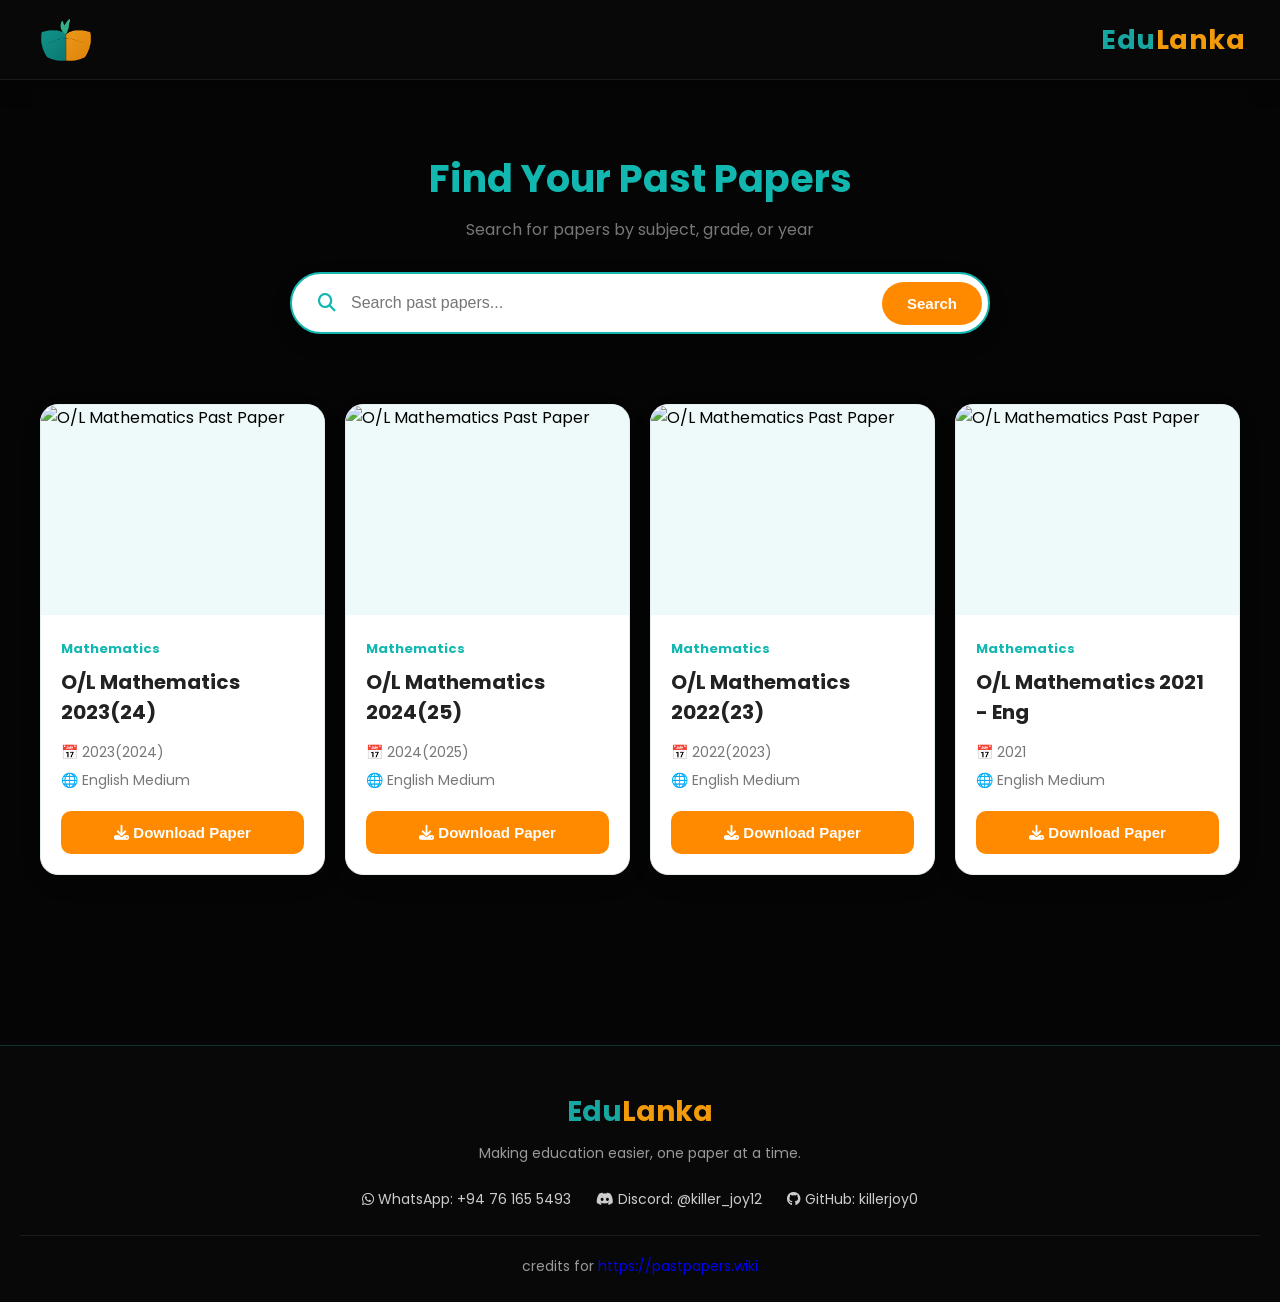
==== papers.html @ 033a047d "Add files via upload" ====
<!DOCTYPE html>
<html lang="en">
<head>
    <meta charset="UTF-8">
    <meta name="viewport" content="width=device-width, initial-scale=1.0">
    <title>Papers</title>
    <link rel="preconnect" href="https://fonts.googleapis.com">
    <link rel="preconnect" href="https://fonts.gstatic.com" crossorigin>
    <link href="https://fonts.googleapis.com/css2?family=Poppins:wght@500;600;700&display=swap" rel="stylesheet">
    <link rel="stylesheet" href="https://cdnjs.cloudflare.com/ajax/libs/font-awesome/6.5.2/css/all.min.css">
    <link rel="stylesheet" href="style.css">
        <script src="script.js" defer></script>

</head>
<body>
    <nav class="navbar">

        <!-- Logo -->
        <div class="logo-container">
            <img src="logo.png" alt="EduLanka" class="logo">
        </div>

        <!-- Website Name -->
        <div class="brand-name">
           <a href="index.html"> <span class="edu">Edu</span><span class="lanka">Lanka</span></a> 
        </div>

    </nav>

    <!-- Search Bar -->
<section class="paper-search">
    <div class="search-container">
        <h1>Find Your Past Papers</h1>
        <p>Search for papers by subject, grade, or year</p>

        <div class="search-box">
            <i class="fas fa-search"></i>
            <input type="text" id="paperSearch" placeholder="Search past papers...">
            <button onclick="searchPapers()">Search</button>
        </div>
    </div>
</section>


<section class="papers-section">
    <div class="papers-container">

        <div class="paper-card">

            <div class="paper-image">
                <img src="assets/papers/maths-2023.png" alt=" O/L Mathematics Past Paper">
            </div>

            <div class="paper-info">
                <span class="paper-subject">Mathematics</span>

                <h2>O/L Mathematics 2023(24) </h2>

                <div class="paper-details">
                    <span>📅 2023(2024)</span>
                    <span>🌐 English Medium</span>
                </div>

                <button class="download-btn" onclick="downloadPaper('assets/papers/mathematics-2023.pdf')">
    <i class="fas fa-download"></i>
    Download Paper
</button>
            </div>

        </div>

    <div class="paper-card">

            <div class="paper-image">
                <img src="assets/papers/maths-2024.png" alt=" O/L Mathematics Past Paper">
            </div>

            <div class="paper-info">
                <span class="paper-subject">Mathematics</span>

                <h2>O/L Mathematics 2024(25) </h2>

                <div class="paper-details">
                    <span>📅 2024(2025)</span>
                    <span>🌐 English Medium</span>
                </div>

                <button class="download-btn" onclick="downloadPaper('assets/papers/mathematics-2024.pdf')">
    <i class="fas fa-download"></i>
    Download Paper
</button>
            </div>

        </div>

<div class="paper-card">

            <div class="paper-image">
                <img src="assets/papers/maths-2022.png" alt=" O/L Mathematics Past Paper">
            </div>

            <div class="paper-info">
                <span class="paper-subject">Mathematics</span>

                <h2>O/L Mathematics 2022(23) </h2>

                <div class="paper-details">
                    <span>📅 2022(2023)</span>
                    <span>🌐 English Medium</span>
                </div>

                <button class="download-btn" onclick="downloadPaper('assets/papers/mathematics-2022.pdf')">
    <i class="fas fa-download"></i>
    Download Paper
</button>
            </div>

        </div>
<div class="paper-card">

            <div class="paper-image">
                <img src="assets/papers/maths-2021.png" alt=" O/L Mathematics Past Paper">
            </div>

            <div class="paper-info">
                <span class="paper-subject">Mathematics</span>

                <h2>O/L Mathematics 2021 - Eng</h2>

                <div class="paper-details">
                    <span>📅 2021</span>
                    <span>🌐 English Medium</span>
                </div>

                <button class="download-btn" onclick="downloadPaper('assets/papers/mathematics-2023.pdf')">
    <i class="fas fa-download"></i>
    Download Paper
</button>
            </div>

        </div>

    </div>

</section>


        
  <footer class="footer">
    <div class="footer-content">

        <h2><span class="edu">Edu</span><span class="lanka">Lanka</span></h2>

        <p>Making education easier, one paper at a time.</p>

        <div class="contact-info">
            <span><i class="fab fa-whatsapp"></i> WhatsApp: +94 76 165 5493</span>
            <span><i class='fab fa-discord'></i> Discord: @killer_joy12</span>
            <span><i class="fab fa-github"></i> GitHub: killerjoy0 </span>
        </div>

        <p class="copyright">
            credits for <a href="https://pastpapers.wiki/"> https://pastpapers.wiki </a>
        </p>

    </div>
</footer>   


</body>
</html>
---- style.css ----
* {
    margin: 0;
    padding: 0;
    box-sizing: border-box;
}

body {
    font-family: "Poppins", sans-serif;
    background: #050505;
}

a{
    text-decoration: none;
}

/* Navigation Bar */
.navbar {
    width: 100%;
    height: 80px;

    display: flex;
    align-items: center;
    justify-content: space-between;

    padding: 0 35px;

    background: #080808;

    border-bottom: 1px solid rgba(255, 255, 255, 0.08);

    box-shadow: 0 4px 20px rgba(0, 0, 0, 0.35);
}

/* Logo on the left */
.logo-container {
    display: flex;
    align-items: center;
}

.logo {
    width: 62px;
    height: 62px;

    object-fit: contain;

    transition: transform 0.3s ease;
}

.logo:hover {
    transform: scale(1.08);
}

/* EduLanka text on the right */
.brand-name {
    font-size: 27px;
    font-weight: 700;
    letter-spacing: 0.5px;

    user-select: none;
     transition: transform 0.3s ease;
}

/* Teal */
.edu {
    color: #18a6a0;
}

/* Orange */
.lanka {
    color: #f39a0b;
}

.brand-name:hover {
    transform: scale(1.08);
}

.welcome {
    text-align: center;
    padding-top: 80px;
}

.welcome h1 {
    font-size: 58px;
    font-weight: 700;
    letter-spacing: 1px;
    color: #ffffff;
}

.welcome .edu {
    color: #18a6a0;
}

.welcome .lanka {
    color: #f39a0b;
}

.welcome h1 {
    text-shadow:
        0 0 8px rgba(24, 166, 160, 0.7),
        0 0 18px rgba(243, 154, 11, 0.5);
}

.intro {
    max-width: 900px;
    margin: 25px auto 0;
    padding: 0 25px;

    text-align: justify;

    color: #bdbdbd;
    font-size: 17px;
    line-height: 1.9;
    font-weight: 400;
}

.papers-btn {
    display: inline-block;
    margin-top: 30px;
    padding: 13px 28px;
    
    background: #18a6a0;
    color: #ffffff;

    text-decoration: none;
    font-size: 16px;
    font-weight: 600;

    border-radius: 8px;

    transition: 0.3s ease;
}

.papers-btn {
    display: block;
    width: fit-content;
    margin: 30px auto 0;
}

.papers-btn:hover {
    background: #f39a0b;
    transform: translateY(-3px);
}

.footer {
    margin-top: 100px;
    padding: 45px 20px 25px;

    background: #080808;
    border-top: 1px solid rgba(24, 166, 160, 0.25);

    text-align: center;
}

.footer h2 {
    font-size: 28px;
    margin-bottom: 10px;
}

.footer p {
    color: #999;
    font-size: 14px;
}

.contact-info {
    display: flex;
    justify-content: center;
    flex-wrap: wrap;
    gap: 25px;

    margin: 25px 0;
}

.contact-info span {
    color: #ccc;
    font-size: 14px;
}

.copyright {
    margin-top: 25px;
    padding-top: 20px;
    border-top: 1px solid rgba(255, 255, 255, 0.08);
}

/* Paper Search */
.paper-search {
    padding: 70px 20px 40px;
    text-align: center;
}

.search-container {
    max-width: 900px;
    margin: auto;
}

.search-container h1 {
    font-size: 38px;
    margin-bottom: 10px;
    color: #12b8b0;
}

.search-container p {
    color: #777;
    font-size: 16px;
    margin-bottom: 30px;
}

.search-box {
    display: flex;
    align-items: center;
    max-width: 700px;
    margin: auto;
    background: #fff;
    border: 2px solid #12b8b0;
    border-radius: 50px;
    padding: 6px;
    box-shadow: 0 8px 25px rgba(0, 0, 0, 0.08);
}

.search-box i {
    color: #12b8b0;
    font-size: 18px;
    margin-left: 20px;
}

.search-box input {
    flex: 1;
    border: none;
    outline: none;
    padding: 14px 15px;
    font-size: 16px;
    background: transparent;
}

.search-box button {
    border: none;
    background: #ff8a00;
    color: white;
    padding: 13px 25px;
    border-radius: 40px;
    font-size: 15px;
    font-weight: bold;
    cursor: pointer;
    transition: 0.3s;
}

.search-box button:hover {
    background: #e97800;
    transform: scale(1.03);
}

/* Papers Section */

.papers-section {
    padding: 30px 20px 70px;
}

.papers-container {
    display: grid;
    grid-template-columns: repeat(4, 1fr);
    gap: 20px;
    width: 1200px;
    max-width: 100%;
    margin: auto;
}
.paper-card {
    background: #ffffff;
    border-radius: 18px;
    overflow: hidden;
    border: 1px solid #e5eeee;
    box-shadow: 0 8px 25px rgba(0, 0, 0, 0.07);
    transition: 0.3s ease;
}

.paper-card:hover {
    transform: translateY(-7px);
    box-shadow: 0 15px 35px rgba(0, 0, 0, 0.12);
}

.paper-image {
    width: 100%;
    height: 210px;
    background: #eefafa;
    display: flex;
    align-items: center;
    justify-content: center;
    overflow: hidden;
}

.paper-image img {
    width: 100%;
    height: 100%;
    object-fit: cover;
}

.paper-info {
    padding: 20px;
}

.paper-subject {
    display: inline-block;
    color: #12b8b0;
    font-size: 13px;
    font-weight: 700;
    margin-bottom: 8px;
}

.paper-info h2 {
    font-size: 20px;
    color: #222;
    margin: 0 0 15px;
}

.paper-details {
    display: flex;
    flex-direction: column;
    gap: 7px;
    color: #777;
    font-size: 14px;
    margin-bottom: 20px;
}

.download-btn {
    width: 100%;
    border: none;
    padding: 13px;
    border-radius: 10px;
    background: #ff8a00;
    color: white;
    font-size: 15px;
    font-weight: 700;
    cursor: pointer;
    transition: 0.3s ease;
}

.download-btn:hover {
    background: #e97800;
    transform: scale(1.02);
}
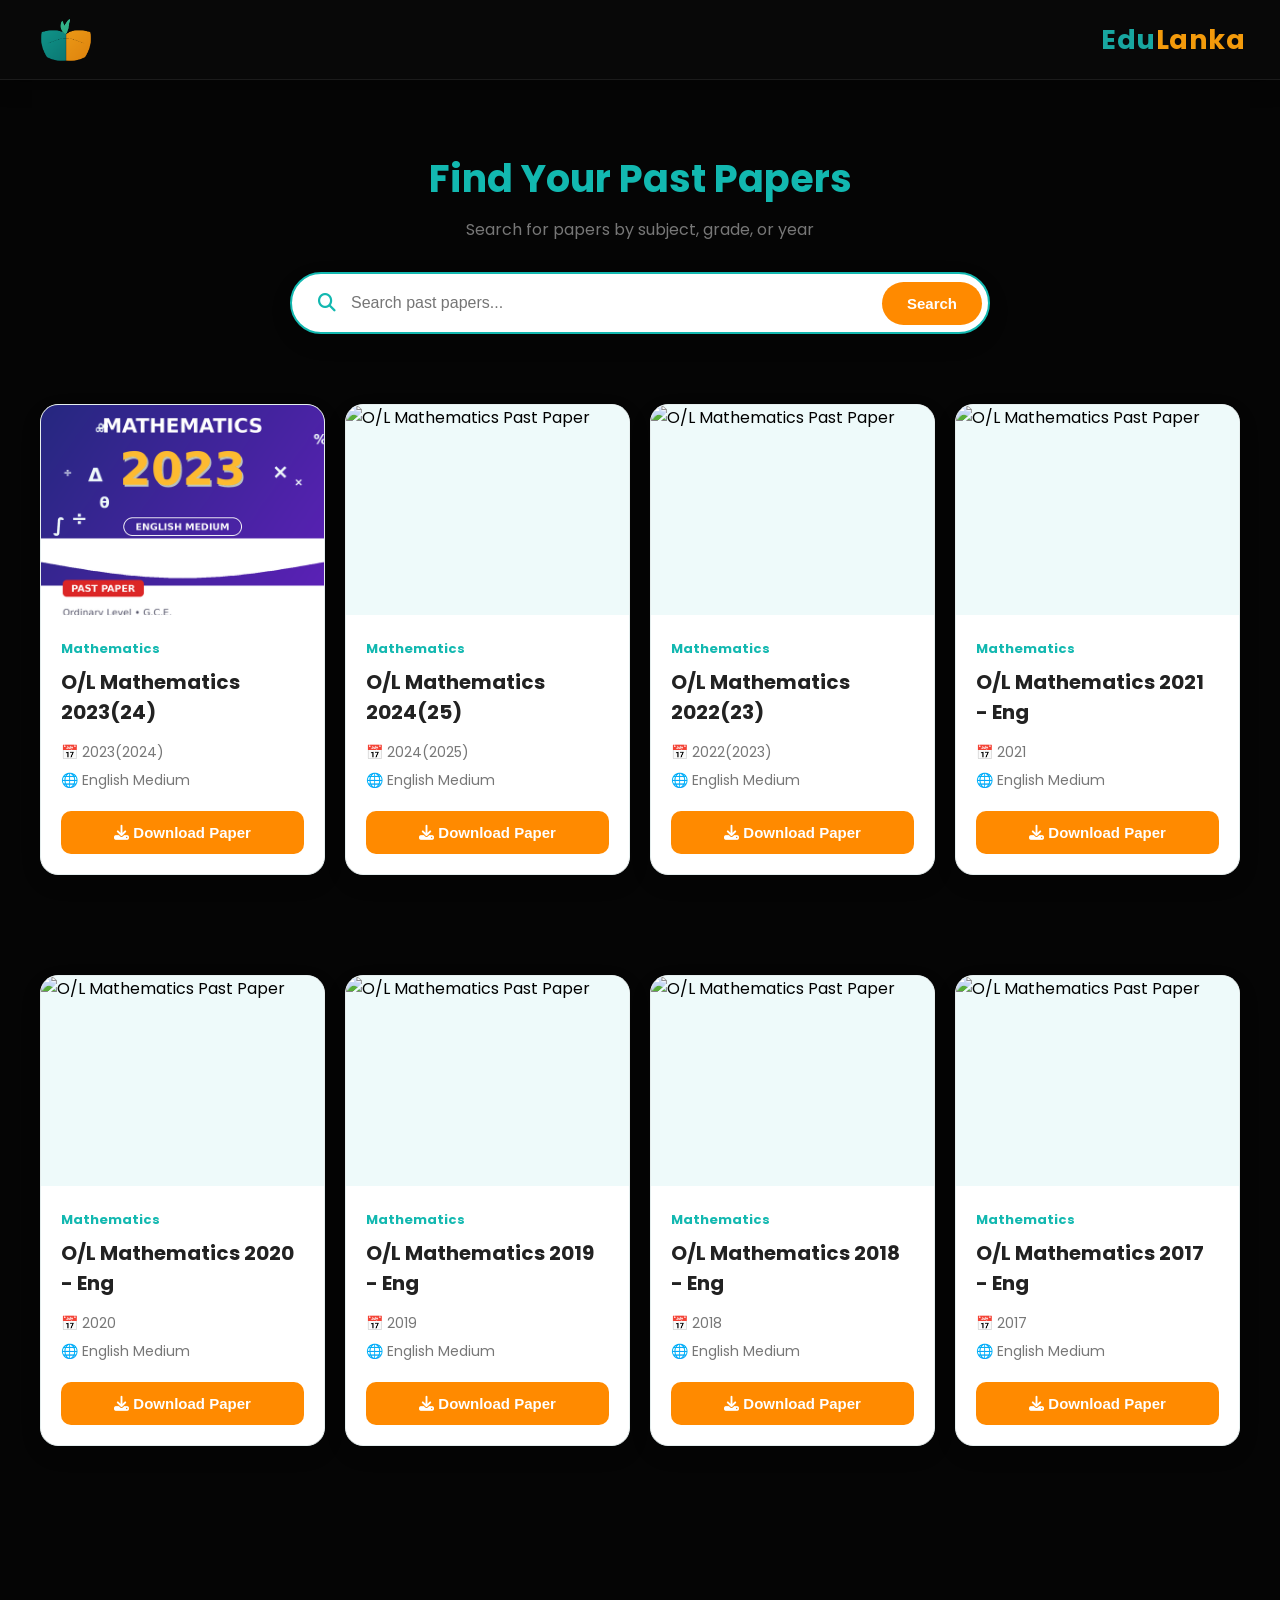
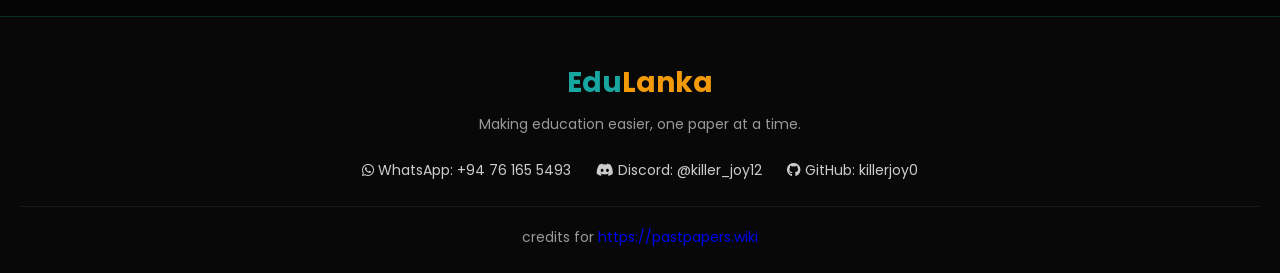
==== commit 437201c1: "papers.html" ====
--- a/papers.html
+++ b/papers.html
@@ -145,6 +145,109 @@
 </section>
 
 
+<section class="papers-section">
+    <div class="papers-container">
+
+        <div class="paper-card">
+
+            <div class="paper-image">
+                <img src="assets/papers/maths-2020.png" alt=" O/L Mathematics Past Paper">
+            </div>
+
+            <div class="paper-info">
+                <span class="paper-subject">Mathematics</span>
+
+                <h2>O/L Mathematics 2020 - Eng </h2>
+
+                <div class="paper-details">
+                    <span>📅 2020</span>
+                    <span>🌐 English Medium</span>
+                </div>
+
+                <button class="download-btn" onclick="downloadPaper('assets/papers/mathematics-2020.pdf')">
+    <i class="fas fa-download"></i>
+    Download Paper
+</button>
+            </div>
+
+        </div>
+
+    <div class="paper-card">
+
+            <div class="paper-image">
+                <img src="assets/papers/maths-2019.png" alt=" O/L Mathematics Past Paper">
+            </div>
+
+            <div class="paper-info">
+                <span class="paper-subject">Mathematics</span>
+
+                <h2>O/L Mathematics 2019 - Eng </h2>
+
+                <div class="paper-details">
+                    <span>📅 2019 </span>
+                    <span>🌐 English Medium</span>
+                </div>
+
+                <button class="download-btn" onclick="downloadPaper('assets/papers/mathematics-2019.pdf')">
+    <i class="fas fa-download"></i>
+    Download Paper
+</button>
+            </div>
+
+        </div>
+
+<div class="paper-card">
+
+            <div class="paper-image">
+                <img src="assets/papers/maths-2018.png" alt=" O/L Mathematics Past Paper">
+            </div>
+
+            <div class="paper-info">
+                <span class="paper-subject">Mathematics</span>
+
+                <h2>O/L Mathematics 2018 - Eng </h2>
+
+                <div class="paper-details">
+                    <span>📅 2018 </span>
+                    <span>🌐 English Medium</span>
+                </div>
+
+                <button class="download-btn" onclick="downloadPaper('assets/papers/mathematics-2018.pdf')">
+    <i class="fas fa-download"></i>
+    Download Paper
+</button>
+            </div>
+
+        </div>
+<div class="paper-card">
+
+            <div class="paper-image">
+                <img src="assets/papers/maths-2017.png" alt=" O/L Mathematics Past Paper">
+            </div>
+
+            <div class="paper-info">
+                <span class="paper-subject">Mathematics</span>
+
+                <h2>O/L Mathematics 2017 - Eng</h2>
+
+                <div class="paper-details">
+                    <span>📅 2017</span>
+                    <span>🌐 English Medium</span>
+                </div>
+
+                <button class="download-btn" onclick="downloadPaper('assets/papers/mathematics-2017.pdf')">
+    <i class="fas fa-download"></i>
+    Download Paper
+</button>
+            </div>
+
+        </div>
+
+    </div>
+
+</section>
+
+
         
   <footer class="footer">
     <div class="footer-content">
@@ -168,4 +271,4 @@
 
 
 </body>
-</html>+</html>
--- a/style.css
+++ b/style.css
@@ -336,3 +336,10 @@
     background: #e97800;
     transform: scale(1.02);
 }
+@media (max-width: 500px) {
+    .papers-container {
+        grid-template-columns: 1fr !important;
+        width: 100% !important;
+        padding: 0 15px;
+    }
+}
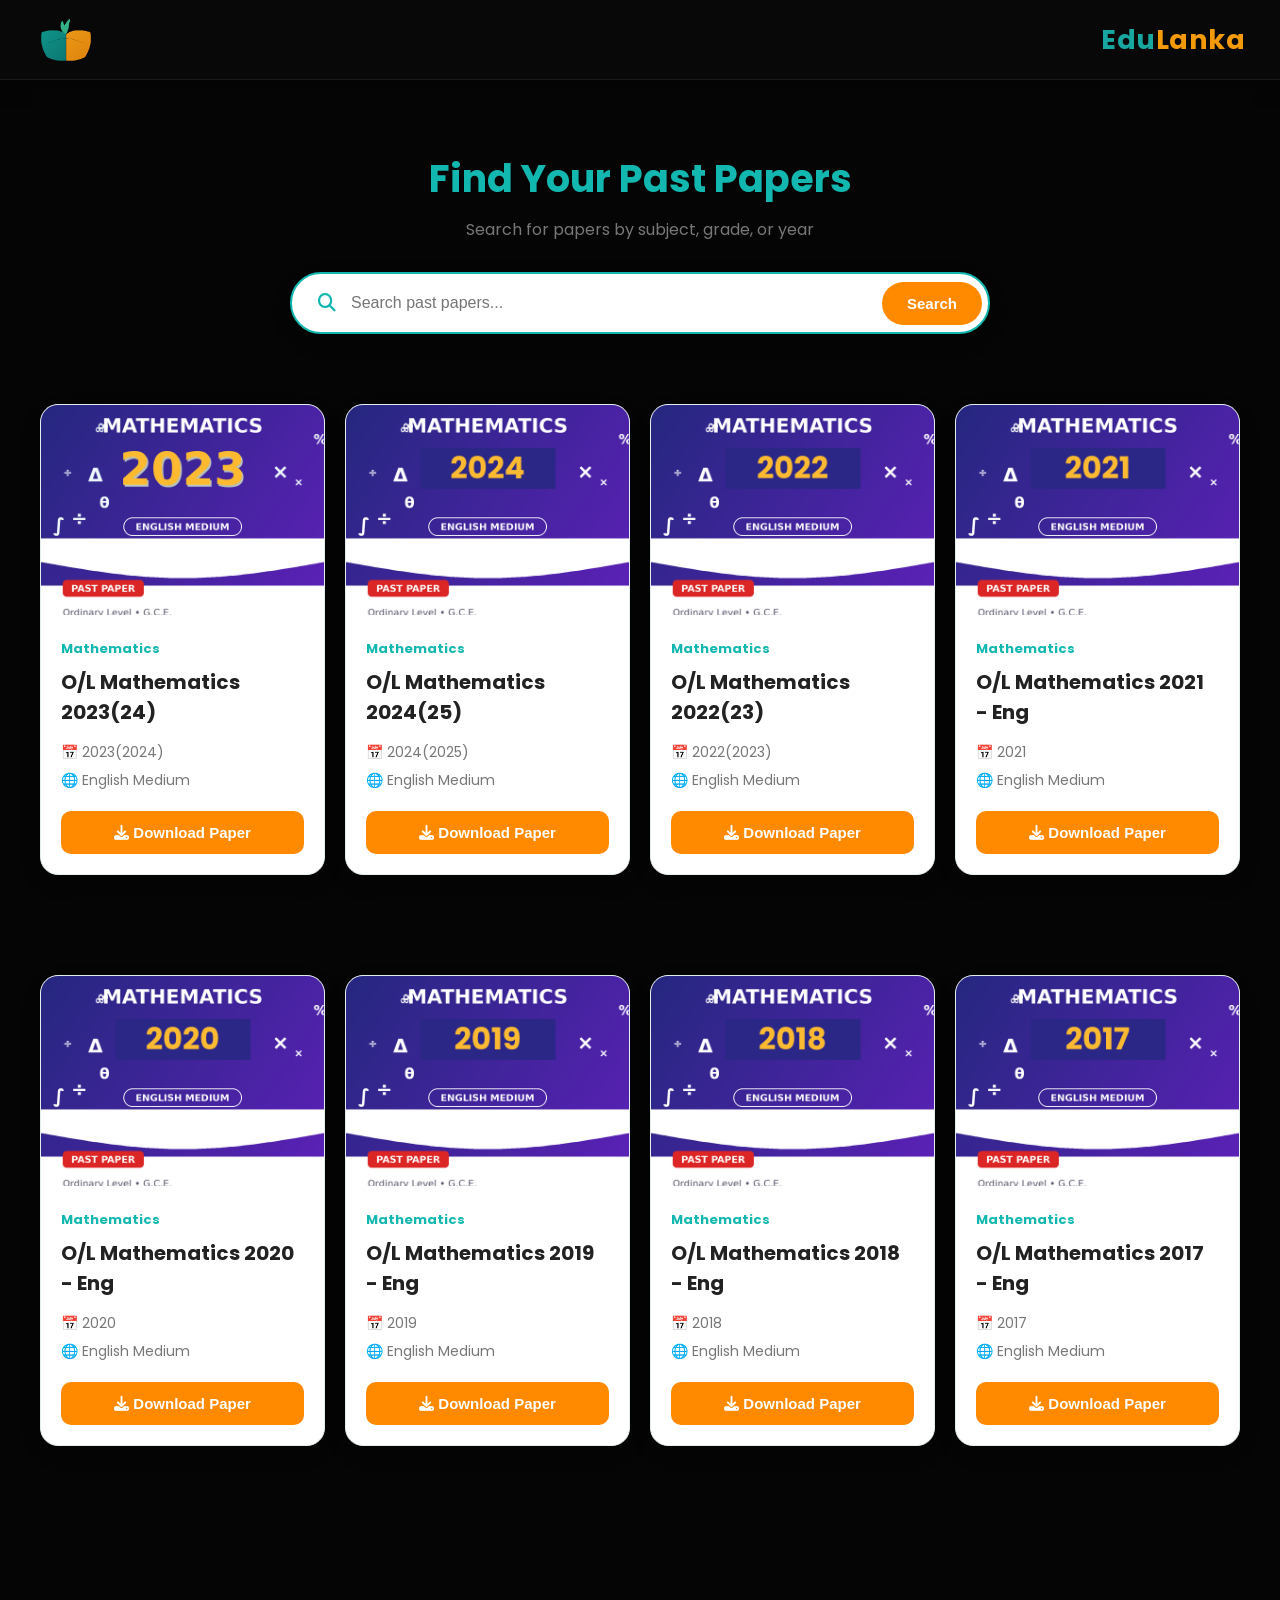
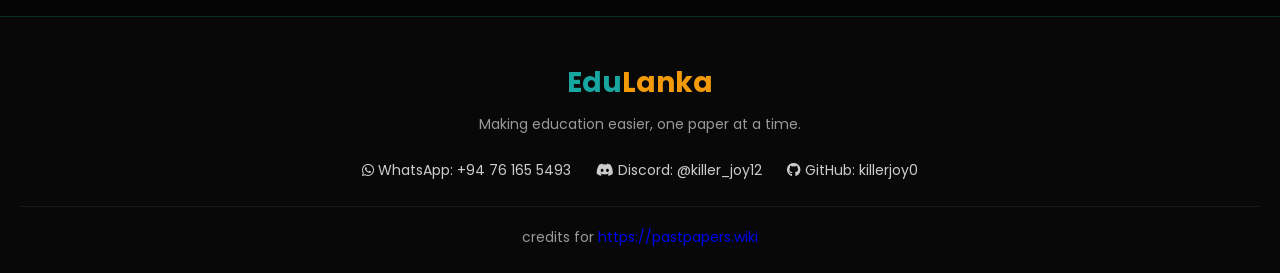
==== commit 0e0e4549: "papers.html" ====
--- a/papers.html
+++ b/papers.html
@@ -4,6 +4,7 @@
     <meta charset="UTF-8">
     <meta name="viewport" content="width=device-width, initial-scale=1.0">
     <title>Papers</title>
+    <link rel="icon" type="image" href="logo.png">
     <link rel="preconnect" href="https://fonts.googleapis.com">
     <link rel="preconnect" href="https://fonts.gstatic.com" crossorigin>
     <link href="https://fonts.googleapis.com/css2?family=Poppins:wght@500;600;700&display=swap" rel="stylesheet">
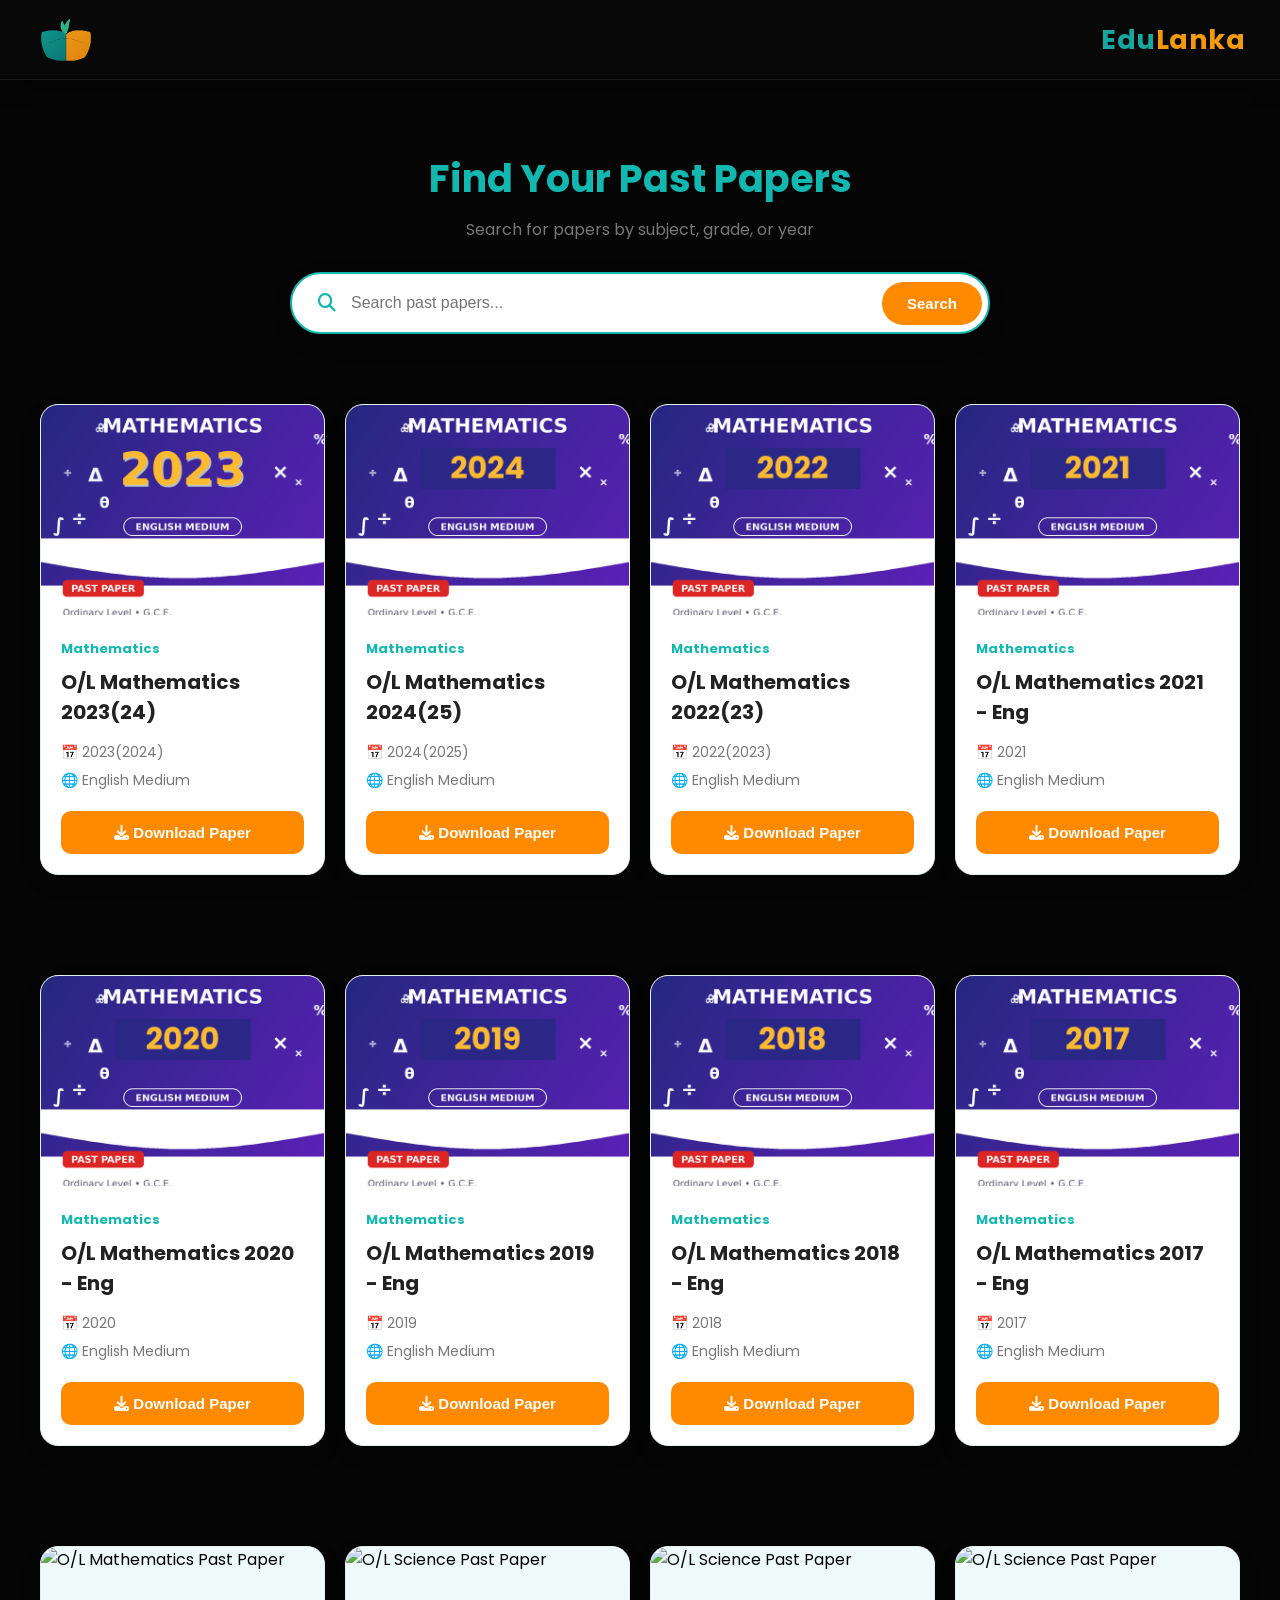
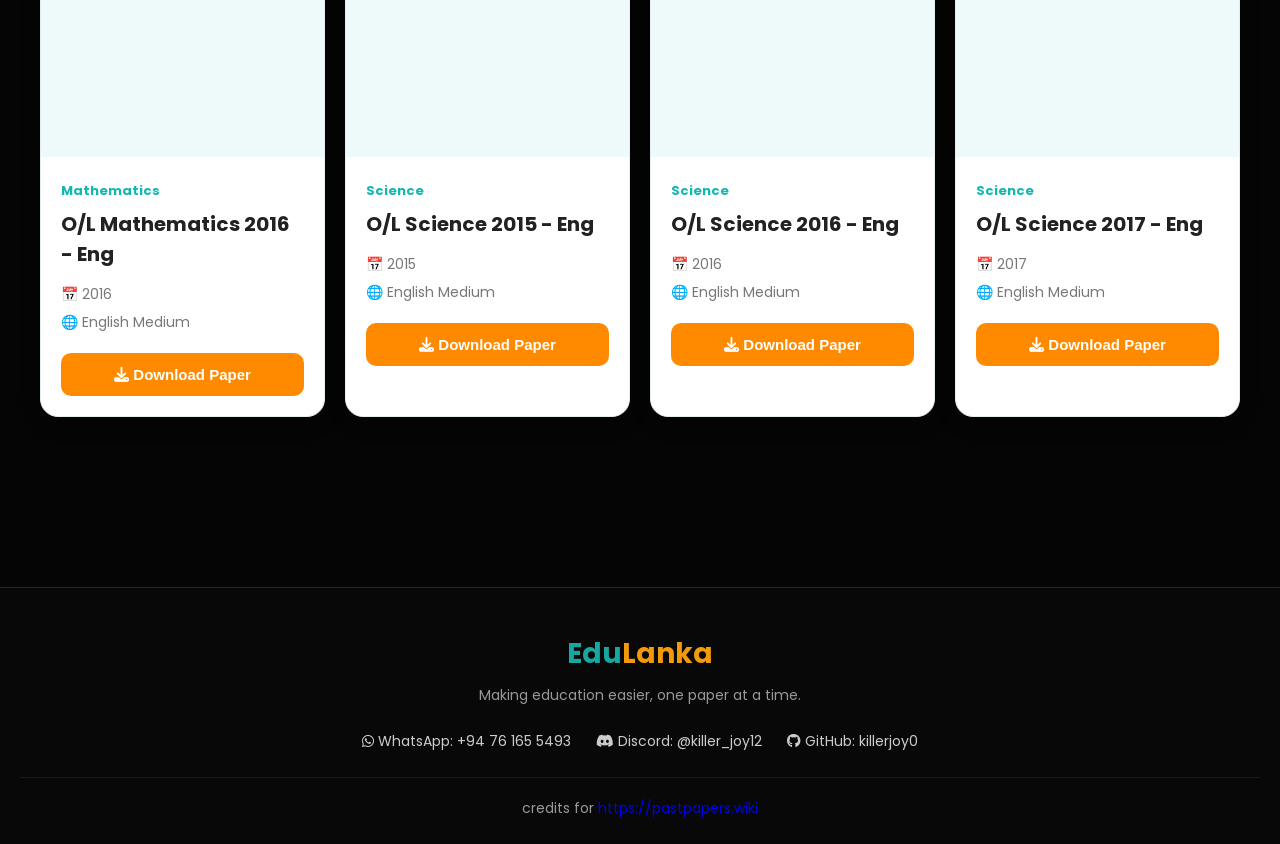
==== commit abba1c4b: "papers.html" ====
--- a/papers.html
+++ b/papers.html
@@ -247,6 +247,109 @@
     </div>
 
 </section>
+<section class="papers-section">
+    <div class="papers-container">
+
+        <div class="paper-card">
+
+            <div class="paper-image">
+                <img src="assets/papers/maths-2016.png" alt=" O/L Mathematics Past Paper">
+            </div>
+
+            <div class="paper-info">
+                <span class="paper-subject">Mathematics</span>
+
+                <h2>O/L Mathematics 2016 - Eng </h2>
+
+                <div class="paper-details">
+                    <span>📅 2016</span>
+                    <span>🌐 English Medium</span>
+                </div>
+
+                <button class="download-btn" onclick="downloadPaper('assets/papers/mathematics-2016.pdf')">
+    <i class="fas fa-download"></i>
+    Download Paper
+</button>
+            </div>
+
+        </div>
+
+    <div class="paper-card">
+
+            <div class="paper-image">
+                <img src="assets/papers/sci-2015.png" alt=" O/L Science Past Paper">
+            </div>
+
+            <div class="paper-info">
+                <span class="paper-subject">Science</span>
+
+                <h2>O/L Science 2015 - Eng </h2>
+
+                <div class="paper-details">
+                    <span>📅 2015 </span>
+                    <span>🌐 English Medium</span>
+                </div>
+
+                <button class="download-btn" onclick="downloadPaper('assets/papers/science-2015.pdf')">
+    <i class="fas fa-download"></i>
+    Download Paper
+</button>
+            </div>
+
+        </div>
+
+<div class="paper-card">
+
+            <div class="paper-image">
+                <img src="assets/papers/sci-2016.png" alt=" O/L Science Past Paper">
+            </div>
+
+            <div class="paper-info">
+                <span class="paper-subject">Science</span>
+
+                <h2>O/L Science 2016 - Eng </h2>
+
+                <div class="paper-details">
+                    <span>📅 2016 </span>
+                    <span>🌐 English Medium</span>
+                </div>
+
+                <button class="download-btn" onclick="downloadPaper('assets/papers/science-2016.pdf')">
+    <i class="fas fa-download"></i>
+    Download Paper
+</button>
+            </div>
+
+        </div>
+
+<div class="paper-card">
+
+            <div class="paper-image">
+                <img src="assets/papers/sci-2017.png" alt=" O/L Science Past Paper">
+            </div>
+
+            <div class="paper-info">
+                <span class="paper-subject">Science</span>
+
+                <h2>O/L Science 2017 - Eng </h2>
+
+                <div class="paper-details">
+                    <span>📅 2017 </span>
+                    <span>🌐 English Medium</span>
+                </div>
+
+                <button class="download-btn" onclick="downloadPaper('assets/papers/science-2017.pdf')">
+    <i class="fas fa-download"></i>
+    Download Paper
+</button>
+            </div>
+
+        </div>
+
+
+    </div>
+
+</section>
 
 
         
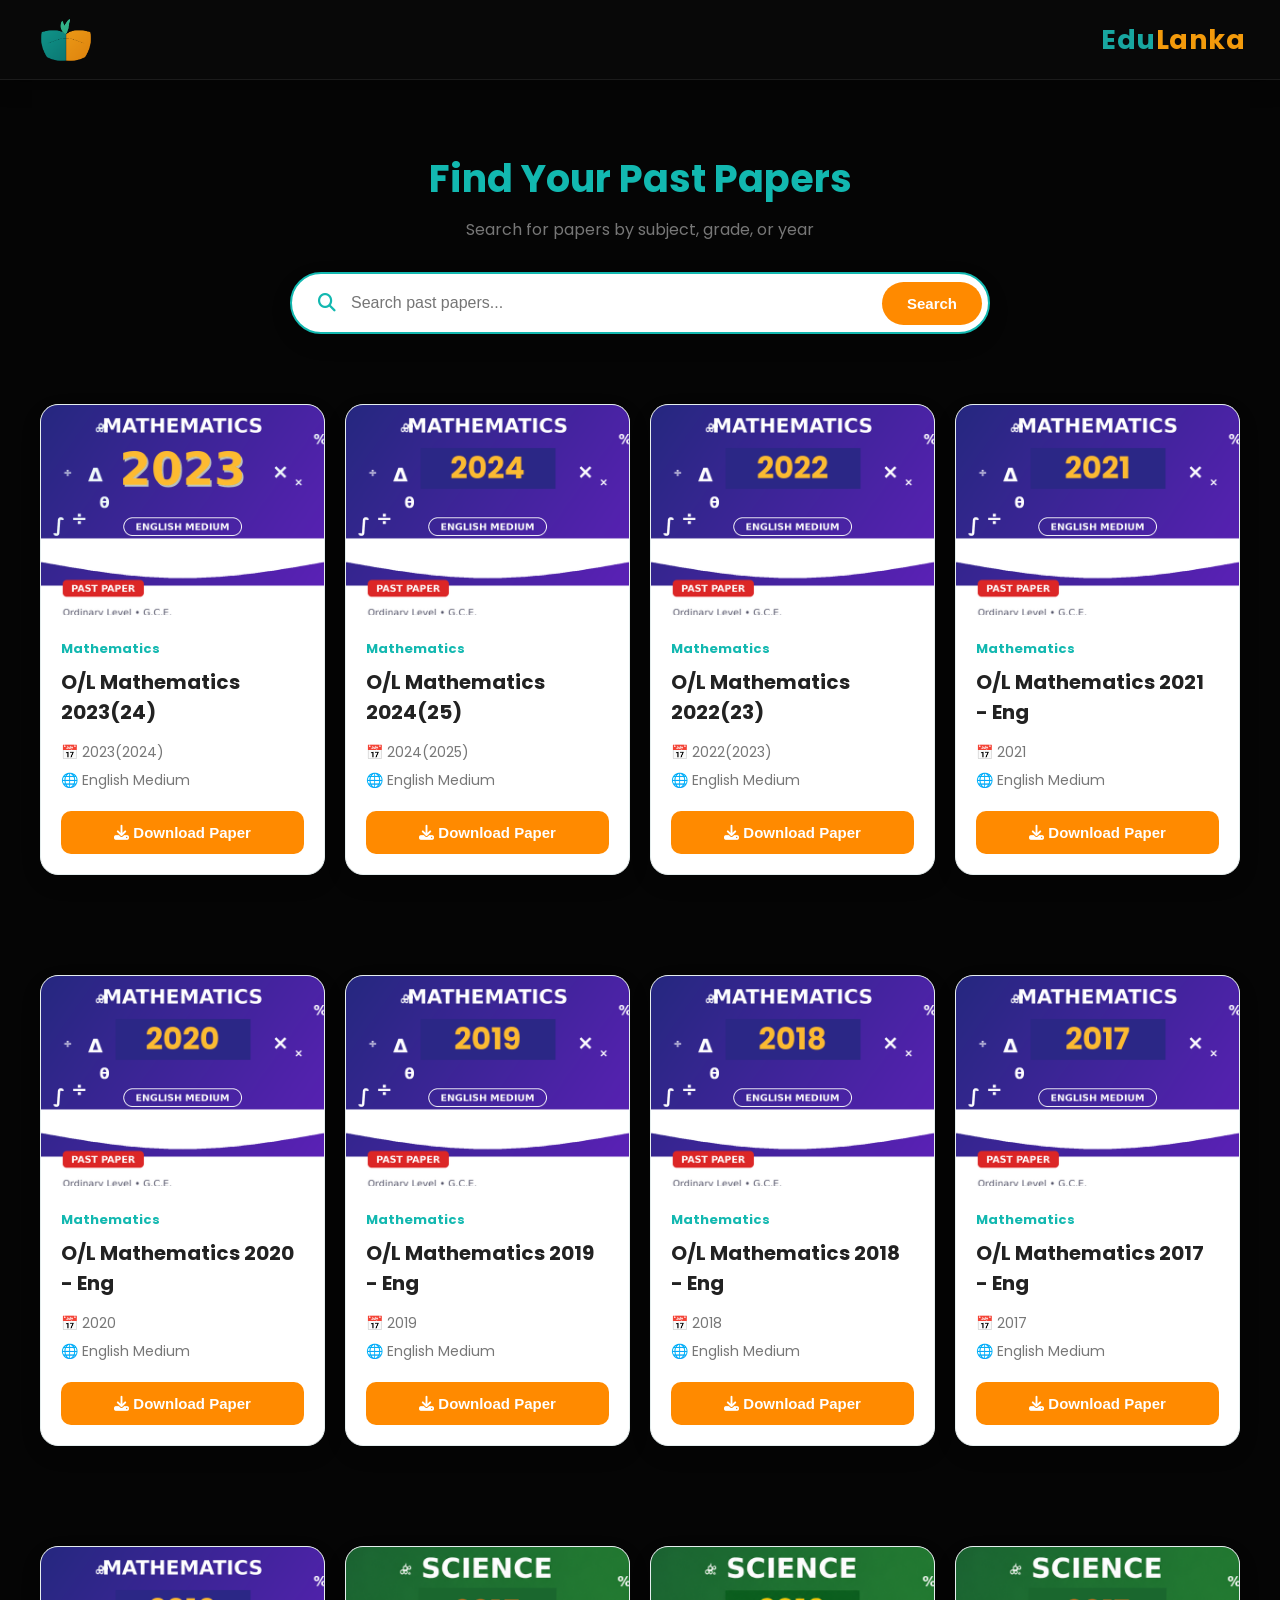
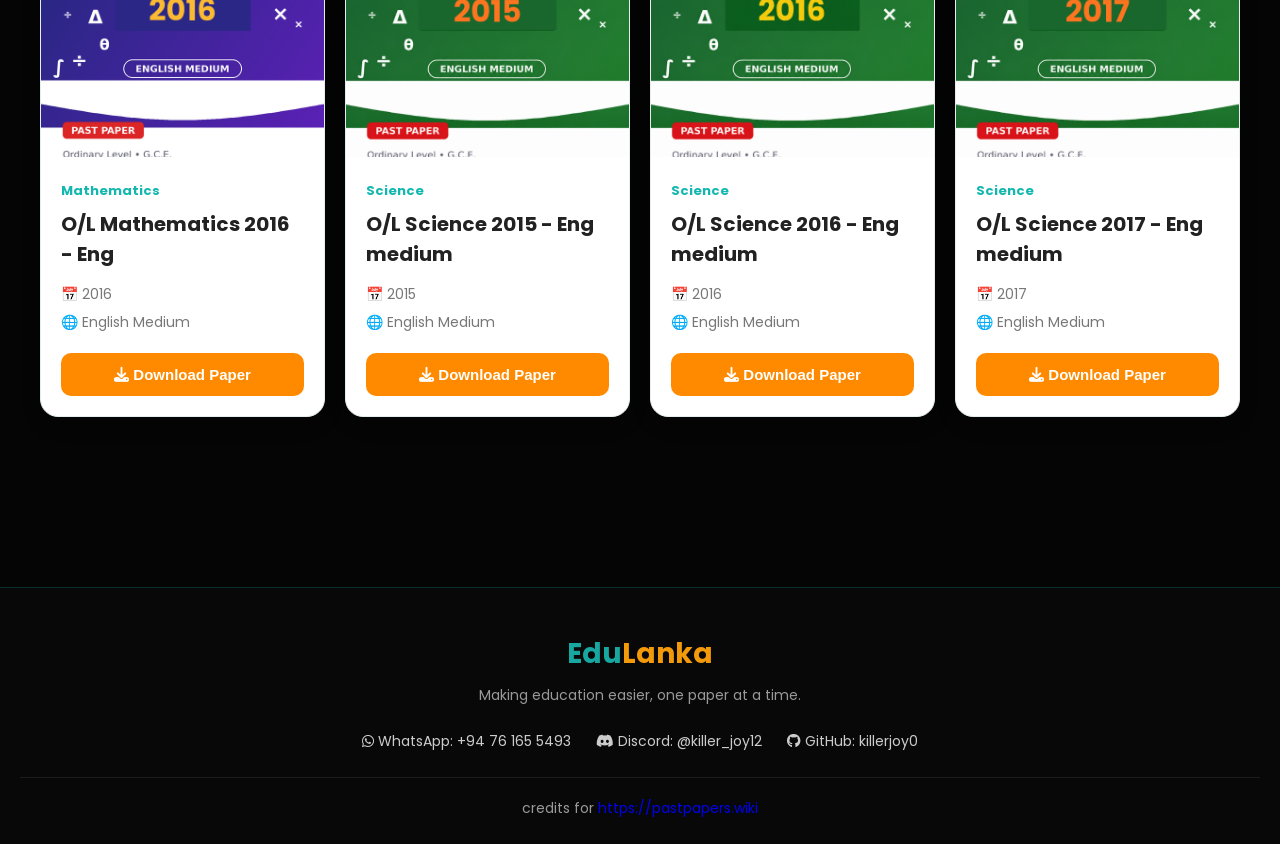
==== commit 52236cba: "papers.html" ====
--- a/papers.html
+++ b/papers.html
@@ -283,7 +283,7 @@
             <div class="paper-info">
                 <span class="paper-subject">Science</span>
 
-                <h2>O/L Science 2015 - Eng </h2>
+                <h2>O/L Science 2015 - Eng medium  </h2>
 
                 <div class="paper-details">
                     <span>📅 2015 </span>
@@ -307,7 +307,7 @@
             <div class="paper-info">
                 <span class="paper-subject">Science</span>
 
-                <h2>O/L Science 2016 - Eng </h2>
+                <h2>O/L Science 2016 - Eng medium </h2>
 
                 <div class="paper-details">
                     <span>📅 2016 </span>
@@ -331,7 +331,7 @@
             <div class="paper-info">
                 <span class="paper-subject">Science</span>
 
-                <h2>O/L Science 2017 - Eng </h2>
+                <h2>O/L Science 2017 - Eng medium </h2>
 
                 <div class="paper-details">
                     <span>📅 2017 </span>
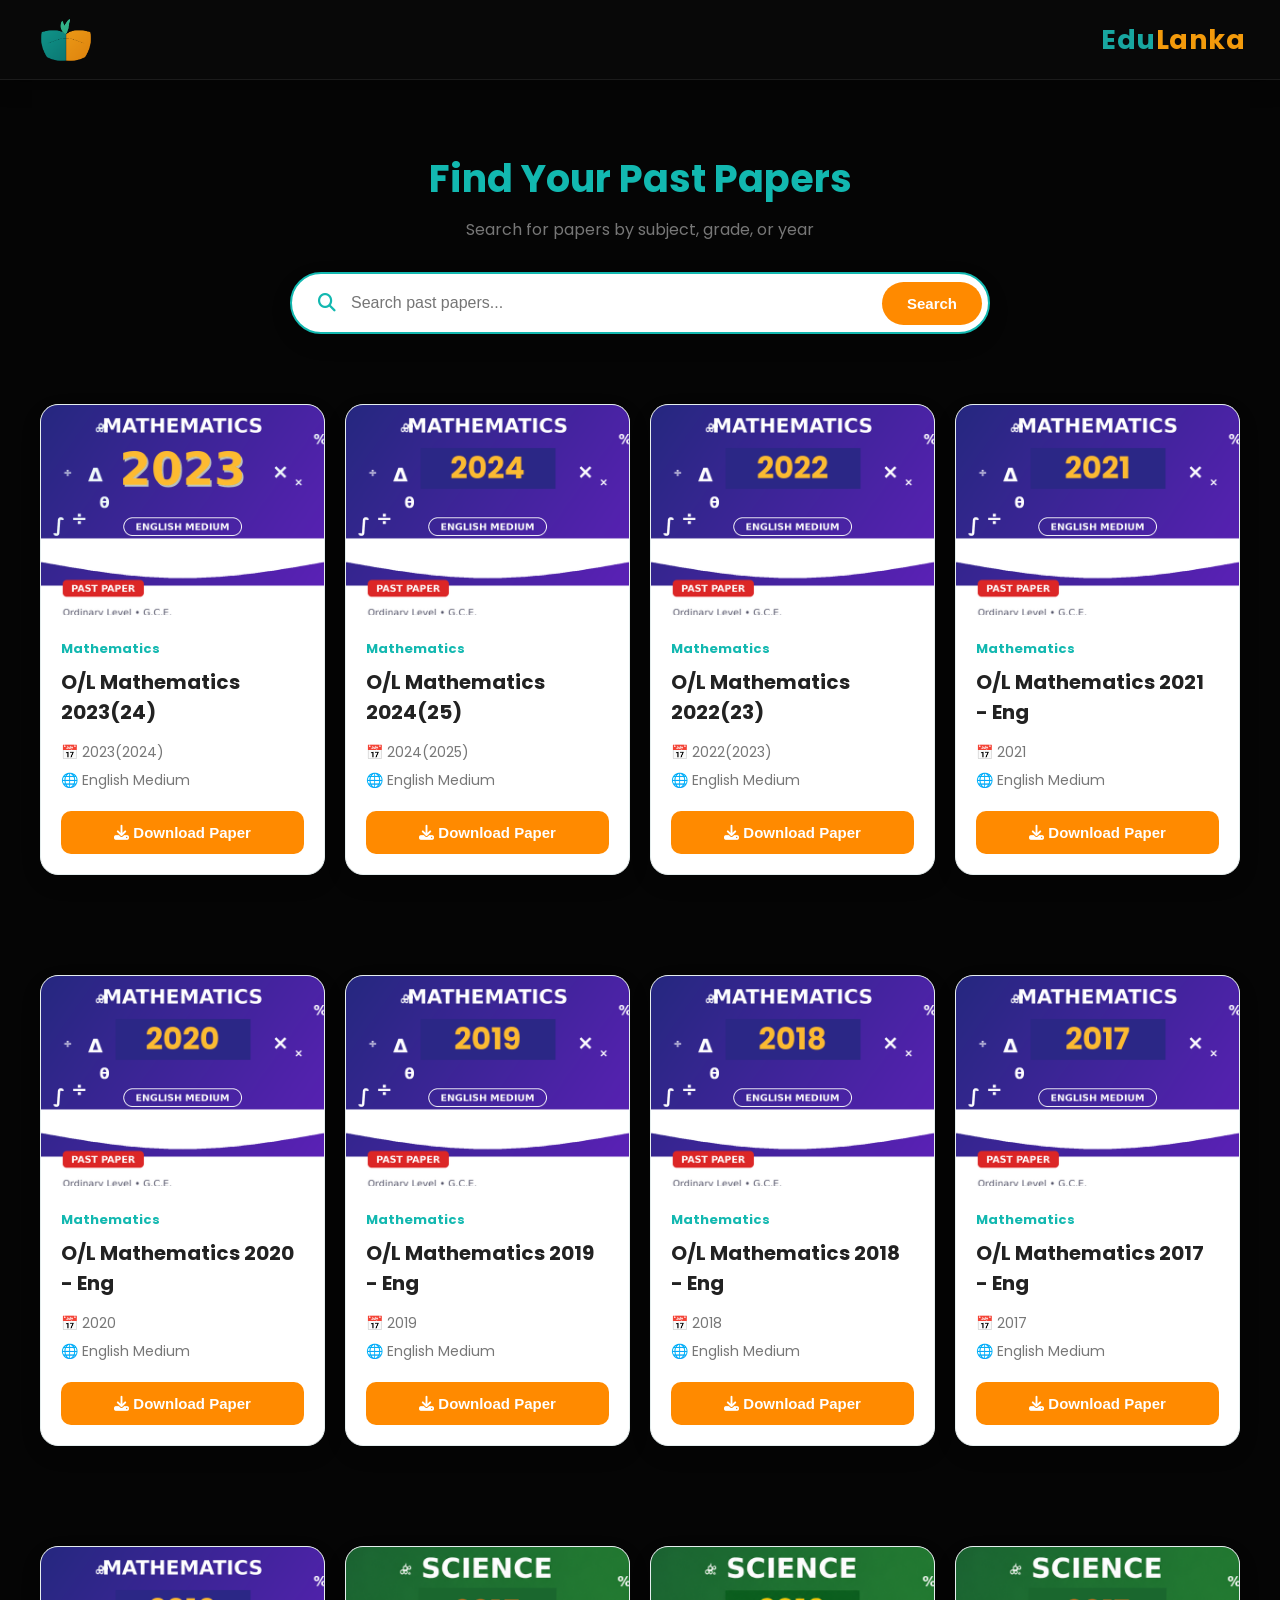
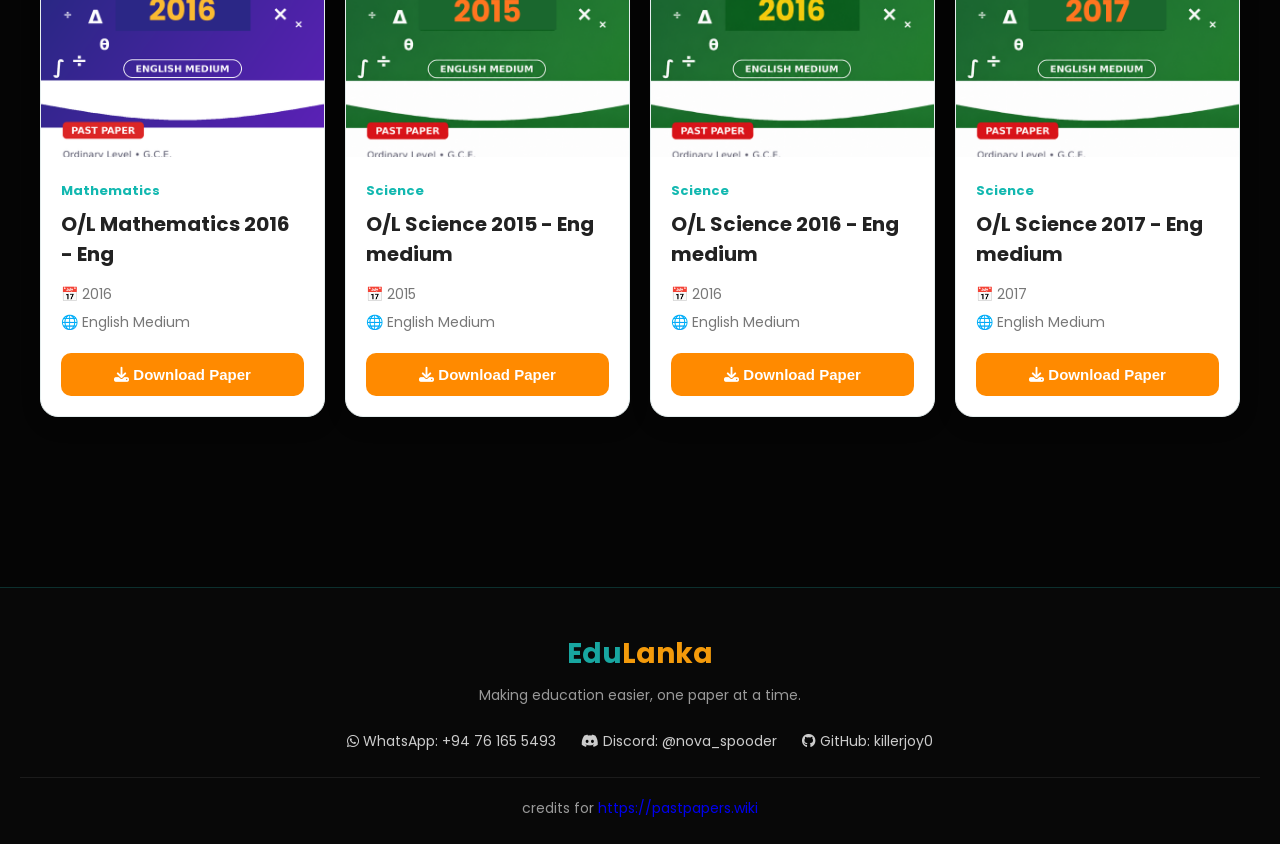
==== commit 98871310: "Update papers.html" ====
--- a/papers.html
+++ b/papers.html
@@ -23,7 +23,7 @@
 
         <!-- Website Name -->
         <div class="brand-name">
-           <a href="index.html"> <span class="edu">Edu</span><span class="lanka">Lanka</span></a> 
+           <a href="https://edu-lanka.vercel.app"> <span class="edu">Edu</span><span class="lanka">Lanka</span></a> 
         </div>
 
     </nav>
@@ -362,7 +362,7 @@
 
         <div class="contact-info">
             <span><i class="fab fa-whatsapp"></i> WhatsApp: +94 76 165 5493</span>
-            <span><i class='fab fa-discord'></i> Discord: @killer_joy12</span>
+            <span><i class='fab fa-discord'></i> Discord: @nova_spooder</span>
             <span><i class="fab fa-github"></i> GitHub: killerjoy0 </span>
         </div>
 
